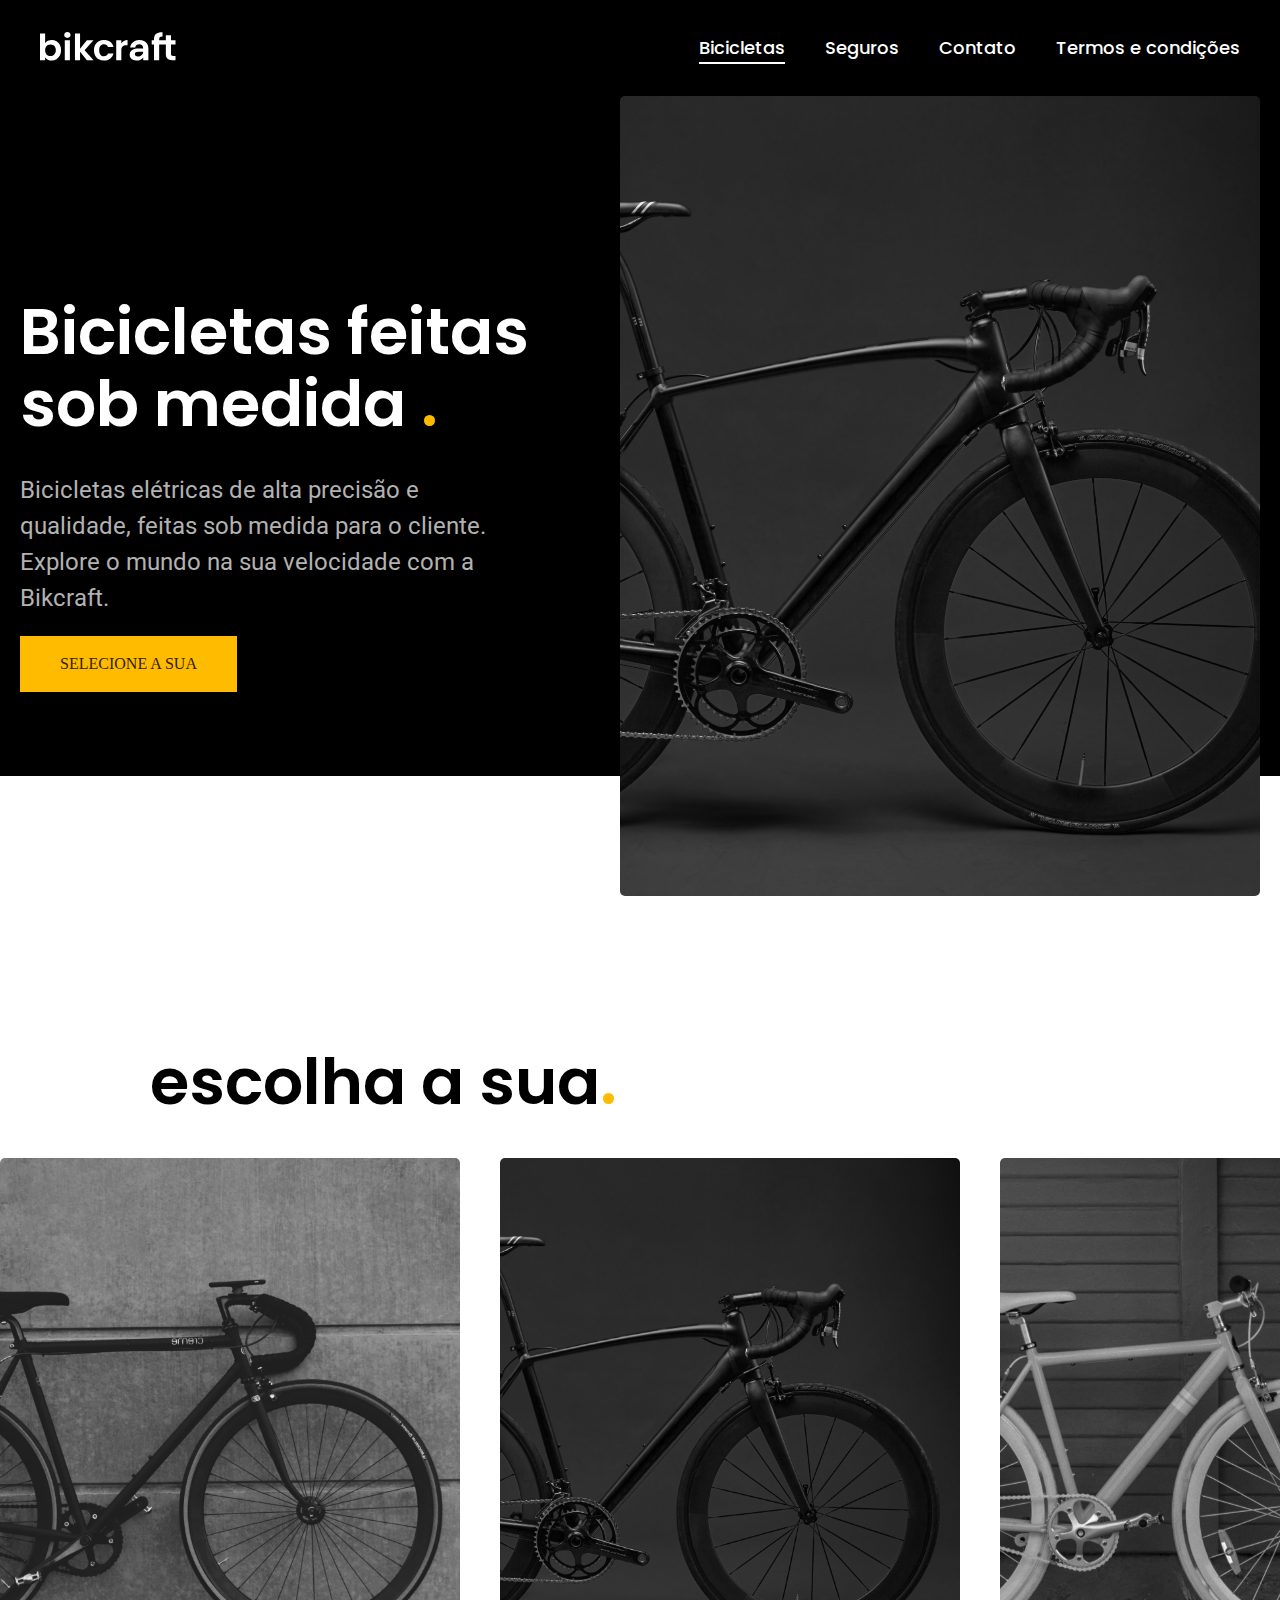
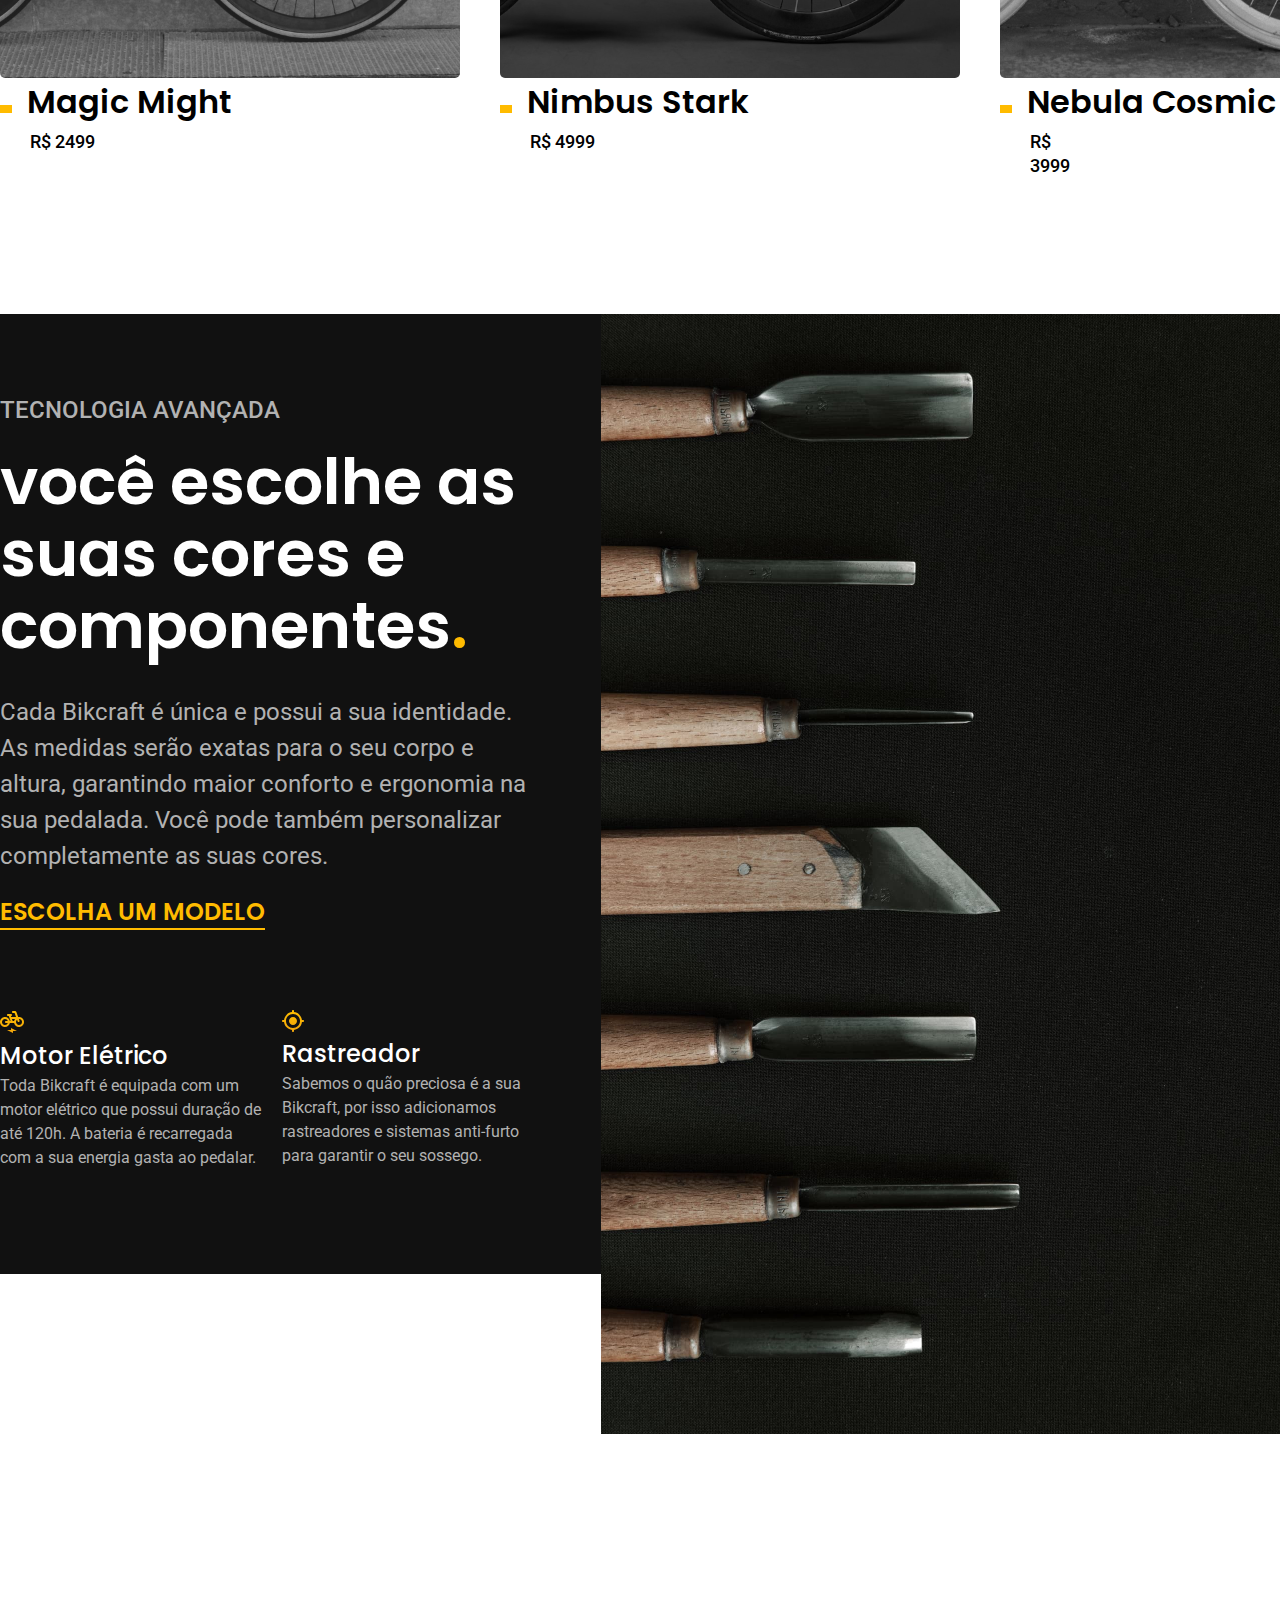
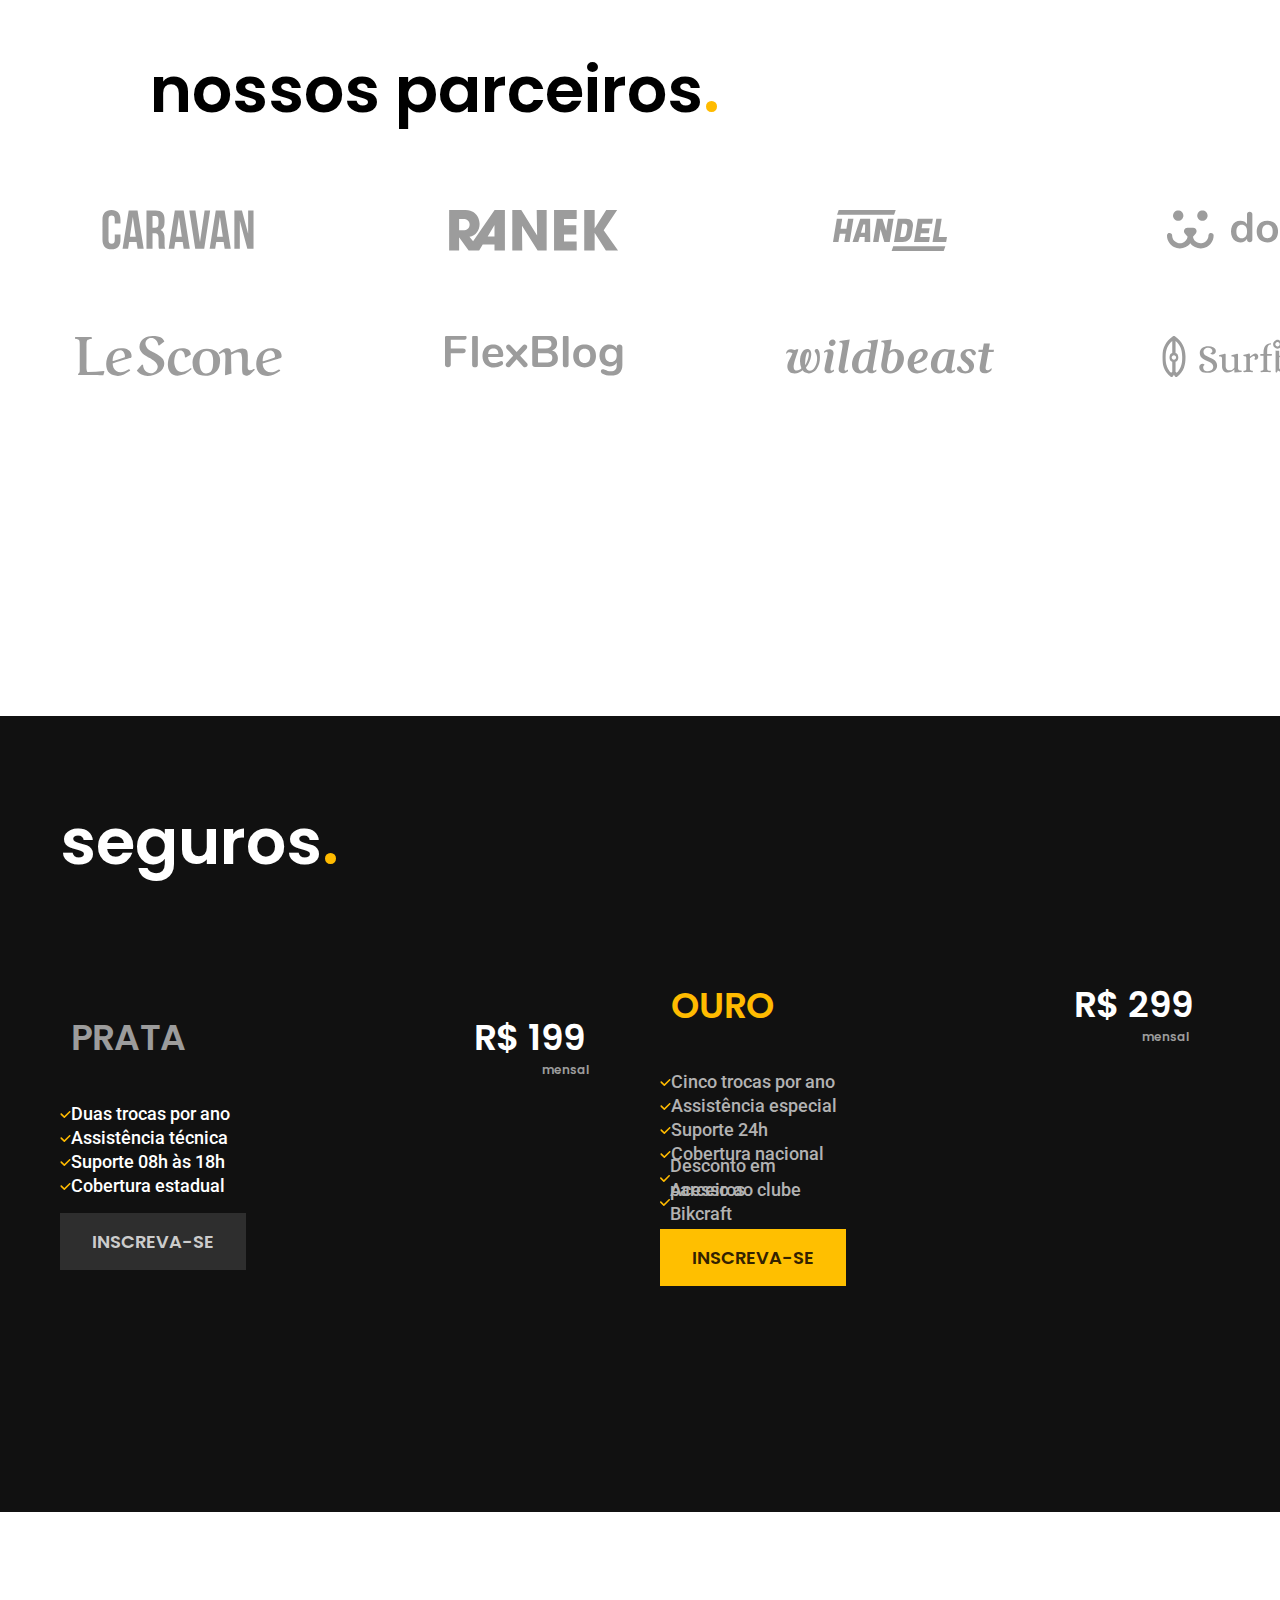
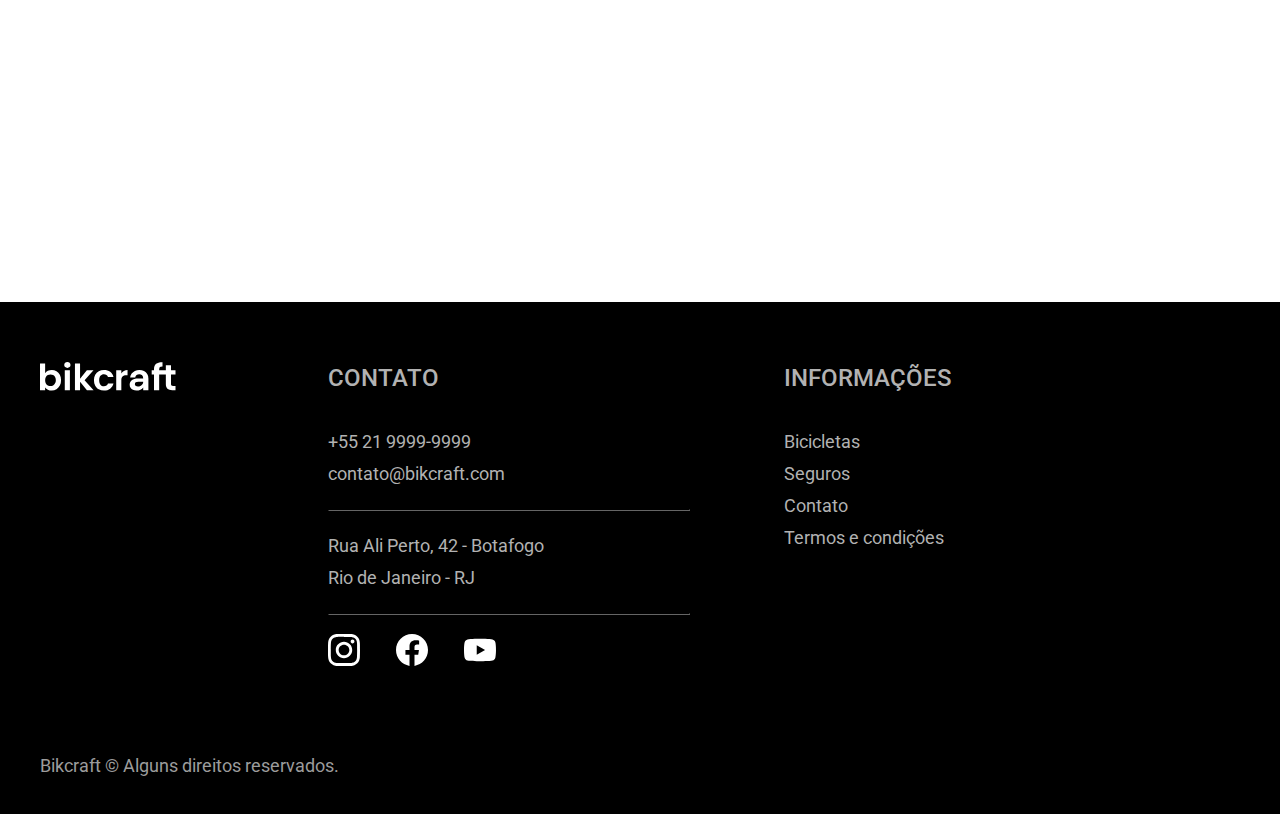
==== Backup/index.html @ 3ecceb74 "Add files via upload" ====
<!DOCTYPE html>
<html lang="pt-BR">
<head>
    <meta charset="UTF-8">
    <meta http-equiv="X-UA-Compatible" content="IE=edge">
    <meta name="viewport" content="width=device-width, initial-scale=1.0">
    <link rel="stylesheet" href="style.css">
    <title>Bikcraft - Home</title>
</head>
<body>
    
    
    <header><!--HEADER-->

        <div class="header-container">

            <a href="./index.html"><img src="./imagens/logo.svg" alt="Logo Bikcraft" width="136"></a>

            <nav>
                <ul>
                    <li class="menu-ativo"><a href="./bicletas.html">Bicicletas</a></li>
                    <li><a href="./seguros.html">Seguros</a></li>
                    <li><a href="./contato.html">Contato</a></li>
                    <li><a href="./termos.html">Termos e condições</a></li>
                </ul>
            </nav>

        </div>

    </header><!--HEADER-->

    <main><!--CONTEUDO-->

        <!--INTRO-->
        <section class="dark-section"> <!-- PADRAO (color)-->

            <div class="intro"> <!-- ESPECIFICO A CADA DARK SECTION (height)-->

                <div class="container"><!-- PADRAO (margin:auto/display:flex)-->
                    
                    <!-- IMG DECORATIVA -->

                    <div class="intro-content"> <!-- ESPECIFICO A CADA DARK SECTION (height & width)-->

                        <div class="content-container"><!-- PADRAO (margin:auto/display:flex/justify-content: space-between)-->
        
                            <div class="intro-content1">
                                <h1 class="font-1-xxl">
                                    Bicicletas feitas
                                    sob medida
                                </h1>
                                <p class="font-2-l">
                                    Bicicletas elétricas de alta precisão e qualidade,  feitas sob medida para o cliente. Explore o mundo na sua velocidade com a Bikcraft.
                                </p>
                                <a href="bicicletas.html">SELECIONE A SUA</a>
                            </div>
                            <img src="imagens/img-intro.svg" alt="Imagem intro.">
        
                        </div>

                    </div>
    
                </div>

            </div>

        </section>
        <!--INTRO-->

<!--TESTE************************************************-->
<br><br><br><br><br><br><br><br><br><br><br><br><br><br><br>
<!--TESTE************************************************-->
       
        <!-- OPCOES BIKES - ESTRUTURA PADRAO 1-->
        <section class="opcao-bikes">

            <!-- DIV TITULO -->
            <div class="title">
                <div class="title-text"><h1 id="opcao-bikes-title" class="font-1-xxl">escolha a sua</h1></div>
            </div>

            <!--DIV CENTER-->
            <div class="center">
                <a href="bicicleta-interna.html"><img src="imagens/bicicleta2.svg" alt="Bike 2"></a>
                <a href="bicicleta-interna.html"><img src="imagens/bicicleta1.svg" alt="Bike 1"></a>
                <a href="bicicleta-interna.html"><img src="imagens/bicicleta3.svg" alt="Bike 3"></a>
            </div>

            <!-- DIV INFO -->
            <div class="info">
                <div class="dado"><div><img src="imagens/Rectangle_35.svg"> <h1 class="font-1-xl">Magic Might</h1></div><p class="font-2-m">R$ 2499</p></div>
                <div class="dado"><div><img src="imagens/Rectangle_35.svg"> <h1 class="font-1-xl">Nimbus Stark</h1></div><p class="font-2-m">R$ 4999</p></div>
                <div class="dado"><div><img src="imagens/Rectangle_35.svg"> <h1 class="font-1-xl">Nebula Cosmic</h1></div><p class="font-2-m">R$ 3999</p></div>
            </div>

        </section>
        <!-- OPCOES BIKES -->

        <!--TECNOLOGIA AVANCADA-->
        <!---->
        <section id="tec-dark-section" class="dark-section2">

            <div class="tec">

                <!---->
                <div class="container">
                    
                    

                    <div class="tec-content">

                        <!---->
                        <div class="content-container">

                            <div class="grid">
                                <div class="content1">
                                    <h1 class="font-custom-1">Tecnologia Avançada</h1>
                                    <h2 class="font-1-xxl">você escolhe as suas cores e componentes</h2>
                                    <h3 class="font-2-l">Cada Bikcraft é única e possui a sua identidade. As medidas serão exatas para o seu corpo e altura, garantindo maior conforto e ergonomia na sua pedalada. Você pode também personalizar completamente as suas cores.</h3>
                                    <h4 class="font-custom-2"><a href="bicicletas.html">ESCOLHA UM MODELO</a></h4>
                                </div>

                                <div class="grid-inner">
                                    <div class="content2">
                                        <img src="imagens/eletrica.svg" alt="Imagem eletrica.">
                                        <h1 class="font-custom-3">Motor Elétrico</h1>
                                        <p class="font-2-s">Toda Bikcraft é equipada com um motor elétrico que possui duração de até 120h. A bateria é recarregada com a sua energia gasta ao pedalar.</p>
                                    </div>
                                    <div class="content3">
                                        <img src="imagens/rastreador.svg" alt="Imagem rastreador.">
                                        <h1 class="font-custom-3">Rastreador</h1>
                                        <p class="font-2-s">Sabemos o quão preciosa é a sua Bikcraft, por isso adicionamos rastreadores e sistemas anti-furto para garantir o seu sossego.</p>
                                    </div>
                                </div>
                            </div>
                            <img src="imagens/diferencial.svg" alt="Imagem diferencial.">
        
                        </div><!---->

                    </div>
    
                </div><!---->

            </div>

        </section><!---->
        <!--TECNOLOGIA AVANCADA-->

        <!-- PARCEIROS - ESTRUTURA PADRAO 1-->
        <section class="parceiros">

            <div class="parceiros-content">
                <!-- DIV TITULO -->
                <div class="title">
                    <div class="title-text"><h1 class="font-1-xxl">nossos parceiros</h1></div>
                </div>

                <!--DIV CENTER-->
                <div class="center">
                    <div id="set1" class="img-set">
                        <div class="img-set-img"><img src="imagens/caravan.svg" alt="parceiros"></div>
                        <div class="img-set-img"><img src="imagens/Ranek.svg" alt="parceiros"></div>
                        <div class="img-set-img"><img src="imagens/Handel.svg" alt="parceiros"></div>
                        <div class="img-set-img"><img src="imagens/dogs.svg" alt="parceiros"></div>
                    </div>
                    
                    <div id="set2" class="img-set">
                        <div class="img-set-img"><img src="imagens/lescone.svg" alt="parceiros"></div>
                        <div class="img-set-img"><img src="imagens/flexblog.svg" alt="parceiros"></div>
                        <div class="img-set-img"><img src="imagens/wildbeast.svg" alt="parceiros"></div>
                        <div class="img-set-img"><img src="imagens/surfbot.svg" alt="parceiros"></div>
                    </div>
                </div>    
            </div>

        </section>
        <!-- PARCEIROS -->

<!--TESTE************************************************-->
<br><br><br><br><br><br><br><br><br><br><br><br><br><br><br>
<!--TESTE************************************************-->
        <!--SEGUROS-->
        <!---->
        <section class="dark-section2"> 

            <div class="seg"> <!-- ESPECIFICO A CADA DARK SECTION (height)-->

                <!---->
                <div class="container">
                    
                    <!-- IMG DECORATIVA -->

                    <div class="seg-content"> <!-- ESPECIFICO A CADA DARK SECTION (height & width)-->

                        <!---->
                        <div class="content-container"><!-- PADRAO (margin:auto/display:flex/justify-content: space-between)-->

                            <div class="content1">
                                <div class="content1-container1">
                                    <h1 class="font-1-xxl">seguros</h1>
                                    <h2 class="font-custom-4">PRATA</h2>
                                    <div class="line"><img src="imagens/lista.svg" alt="Lista icon"><p class="font-2-m">Duas trocas por ano</p></div>
                                    <div class="line"><img src="imagens/lista.svg" alt="Lista icon"><p class="font-2-m">Assistência técnica</p></div>
                                    <div class="line"><img src="imagens/lista.svg" alt="Lista icon"><p class="font-2-m">Suporte 08h às 18h</p></div>
                                    <div class="line"><img src="imagens/lista.svg" alt="Lista icon"><p class="font-2-m">Cobertura estadual</p></div>
                                    <div class="btnSubscribe"><a class="font-1-m-b" href="orcamento.html">INSCREVA-SE</a></div>
                                </div>
                                <div class="content1-container2">
                                    <h1 class="font-custom-4">R$ 199</h1>
                                    <p class="font-1-xs">mensal</p>
                                </div>
                            </div>

                            <div class="content2">
                                <div class="content2-container1">
                                    <h2 class="font-custom-4">OURO</h2>
                                    <div class="line"><img src="imagens/lista.svg" alt="Lista icon"><p class="font-2-m">Cinco trocas por ano</p></div>
                                    <div class="line"><img src="imagens/lista.svg" alt="Lista icon"><p class="font-2-m">Assistência especial</p></div>
                                    <div class="line"><img src="imagens/lista.svg" alt="Lista icon"><p class="font-2-m">Suporte 24h</p></div>
                                    <div class="line"><img src="imagens/lista.svg" alt="Lista icon"><p class="font-2-m">Cobertura nacional</p></div>
                                    <div class="line"><img src="imagens/lista.svg" alt="Lista icon"><p class="font-2-m">Desconto em parceiros</p></div>
                                    <div class="line"><img src="imagens/lista.svg" alt="Lista icon"><p class="font-2-m">Acesso ao clube Bikcraft</p></div>
                                    <div class="btnSubscribe"><a class="font-1-m-b" href="orcamento.html">INSCREVA-SE</a></div>
                                </div>
                                <div class="content2-container2">
                                    <h1 class="font-custom-4">R$ 299</h1>
                                    <p class="font-1-xs">mensal</p>
                                </div>
                            </div>

                        </div>

                    </div>
    
                </div>

            </div>

        </section>

    </main><!--CONTEUDO-->
    
<!--TESTE************************************************-->
<br><br><br><br><br><br><br><br><br><br><br><br><br><br><br>
<!--TESTE************************************************-->

    <footer><!--FOOTER-->

        <div class="footer-container">
            
            <div class="footer-grid">

                <img src="./imagens/logo.svg" alt="Logo Bikcraft" width="136">

                <div class="footer-contato">

                    <h3>Contato</h3>
                    <ul>
                        <li>+55 21 9999-9999</li>
                        <li>contato@bikcraft.com</li>
                        <li><hr></li>
                        <li>Rua Ali Perto, 42 - Botafogo</li>
                        <li>Rio de Janeiro - RJ</li>
                        <li><hr></li>
                    </ul>

                    <img src="./imagens/instagram.svg" alt="Logo Instagram">
                    <img src="./imagens/facebook.svg" alt="Logo Facebook">
                    <img src="./imagens/youtube.svg" alt="Logo Youtube">

                </div>

                <div class="footer-info">

                    <h3>Informações</h3>
                    <nav>
                        <ul>
                            <li><a href="./bicletas.html">Bicicletas</a></li>
                            <li><a href="./seguros.html">Seguros</a></li>
                            <li><a href="./contato.html">Contato</a></li>
                            <li><a href="./termos.html">Termos e condições</a></li>
                        </ul>
                    </nav>

                </div>

            </div>
            <p>Bikcraft &copy; Alguns direitos reservados.</p>

        </div>

    </footer><!--FOOTER-->

</body>
</html>
---- Backup/style.css ----
/*ROBOTO - font-family: 'Roboto', sans-serif;*/ 
/*POPPINS - font-family: 'Poppins', sans-serif;*/ 
@import url('https://fonts.googleapis.com/css2?family=Poppins:wght@400;600&family=Roboto:wght@400;500&display=swap');

:root {
    --c12: #000;
    --c11: #111;
    --c10: #2E2E2E;
    --c9: #404040;
    --c8: #595959;
    --c7: #717171;
    --c6: #9C9C9C;
    --c5: #B2B2B2;
    --c4: #CCC;
    --c3: #DEDEDE;
    --c2: #EDEDED;
    --c1: #F7F7F7;
    --w: #FFF;
    --p5: #332200;
    --p4: #664400;
    --p3: #A66F00;
    --p2: #E4A30B;
    --p1: #FFBB00;
}

* {
    margin: 0;
    padding: 0;
    text-decoration: none;
    color: inherit;
}

/*CLASSE DE FONTES - (Nome Font - Font weight / Font Size / Line height)*/
.font-1-xxl{/*Poppins 600 64/72*/
    font-family: 'Poppins';
    font-style: normal;
    font-weight: 600;
    font-size: 64px;
    line-height: 72px;
}
.font-1-xl{/*Poppins 600 32/40*/
    font-family: 'Poppins';
    font-style: normal;
    font-weight: 600;
    font-size: 32px;
    line-height: 40px;
}
.font-1-l{/*Poppins 400 24/36*/
    font-family: 'Poppins';
    font-style: normal;
    font-weight: 500;
    font-size: 24px;
    line-height: 36px;
}
.font-2-l{/*Roboto 400 24/36*/
    font-family: 'Roboto';
    font-style: normal;
    font-weight: 400;
    font-size: 24px;
    line-height: 36px;
}
.font-2-l-b{/*ROBOTO 500 24/36 1.5% ALLCAPS*/
    font-family: 'Roboto';
    font-style: normal;
    font-weight: 500;
    font-size: 24px;
    line-height: 36px;
}
.font-1-m{/*Poppins 400 18/24*/
    font-family: 'Poppins';
    font-style: normal;
    font-weight: 500;
    font-size: 18px;
    line-height: 24px;
}
.font-1-m-b{/*Poppins 600 18/24*/
    font-family: 'Poppins';
    font-style: normal;
    font-weight: 600;
    font-size: 18px;
    line-height: 24px;
}
.font-2-m{/*Roboto 500 18/24*/
    font-family: 'Roboto';
    font-style: normal;
    font-weight: 500;
    font-size: 18px;
    line-height: 24px;
}
.font-1-s{/*Poppins 400 16/24*/
    font-family: 'Poppins';
    font-style: normal;
    font-weight: 500;
    font-size: 16px;
    line-height: 24px;
}
.font-2-s{/*Roboto 400 16/24*/
    font-family: 'Roboto';
    font-style: normal;
    font-weight: 400;
    font-size: 16px;
    line-height: 24px;
}
.font-2-xs{/*Roboto 400 14/20*/
    font-family: 'Roboto';
    font-style: normal;
    font-weight: 400;
    font-size: 14px;
    line-height: 20px;
}
.font-1-xs{/*Poppins 600 12/16*/
    font-family: 'Poppins';
    font-style: normal;
    font-weight: 600;
    font-size: 12px;
    line-height: 16px;
}
.font-custom-1{/*Roboto 500 24/32*/
    font-family: 'Roboto';
    font-style: normal;
    font-weight: 500;
    font-size: 24px;
    line-height: 32px;
}
.font-custom-2{/*ROBOTO 600 24/36*/
    font-family: 'Poppins';
    font-style: normal;
    font-weight: 600;
    font-size: 24px;
    line-height: 36px;
}
.font-custom-3{/*Poppins 500 24/36*/
    font-family: 'Poppins';
    font-style: normal;
    font-weight: 500;
    font-size: 24px;
    line-height: 36px;
}
.font-custom-4{/*Poppins 600 36/48*/
    font-family: 'Poppins';
    font-style: normal;
    font-weight: 600;
    font-size: 36px;
    line-height: 48px;
}

/*ESTILO HEADER*/
header {
    background-color: var(--c12);
}
/*DIV CONTAINER DO HEADER*/
.header-container{
    background-color: var(--c12);
    width: 1200px;
    height: 96px;
    margin:auto;/*CENTRALIZA DIV*/
    display: flex;/*DEIXOU 1 ELEMENTO AO LADO DO OUTRO*/
    justify-content: space-between;/*CRIA ESPACO ENTRE ELEMENTOS*/
}
/*LOGO*/
.header-container img{
    margin-top: 32px;
}
/*LISTA ITENS NAVEGACAO*/
.header-container nav ul{
    list-style: none;/*REMOVE BULLET-POINTS DOS ITENS*/
    line-height: 96px;/*SETOU ALTURA DOS ITENS DE ACORDO COM BORDER BOTTOM DA DIV*/
    color: var(--w);
    font-family: 'Poppins';
    font-style: normal;
    font-weight: 500;
    font-size: 18px;
    display: flex;
    gap: 40px;/*CRIA ESPACO ENTRE ELEMENTOS*/
}
/*UNDERLINE ITEM BICICLETAS*/
.menu-ativo {
    text-decoration: underline 2px;
    text-underline-offset: 8px;
}
/* ^ HEADER ^==================================================================================*/


/*CONTENT STYLE ===============================================================================*/
/* V PAGINA 1 - HOME V ------------------------------------------------------------------------*/

/*DARK SECTION*/
/*FUNDO ESCURO*/
.dark-section{
    background-color: var(--c12);
}
.dark-section2{
    background-color: var(--c11);
}
/*ENGLOBA TODO CONTEUDO DO SECTION*/
.container{
    margin: auto;
    display: flex;
}/*ENGLOBA TEXTO E IMAGEM PRINCIPAL DO SECTION*/
.content-container{
    margin: auto;
    display: flex;
    justify-content: space-between;
    height: auto;
    width: auto;
}/*IMAGEM DECORATIVA PONTILHADA DO DARK SECTION*/
.img-dark-section-dec-bottom-left{
    height: 52px;
    width: 52px;
    margin-top: 684px;
    margin: 588px 128px 40px 40px;/*top - r - bottom - l*/
}

/*ESTRUTURA PADRAO 1*/
.title{
    width: 1460px;
    height: 112px;
}
.title h1::after{
    content: '.';
    color: var(--p1);
}
.center{
    display: flex;
    justify-content: space-between;
}
.info{
    width: 1460px;
    height: 112px;
    display: flex;
    justify-content: space-between;
}
.dado{
    width: 460px;
    height: 72px;
    display: flex;
}
.dado h1{
    display: inline;
    margin-left: 11px;
}
.dado p{
    margin-right: 373px;
    margin-left: 30px;
    margin-top: 48px;
    position: absolute;/*DEIXOU ELEMENTO LIVRE PARA EU TRABALHAR SEU POSICIONAMENTO*/
}

/*SECTION - INTRO*/
.intro{/*COBRE SECTION*/
    height: 680px;
    margin: auto;
    display: flex;
}
.intro-content{
    width: 1240px;
    height: 800px;
}
.intro-content1{
    width: 513px;
    height: 360px;
    margin-top: 200px;
    margin-right: 87px;
}
.intro-content1 h1{
    color: var(--w);
    margin-bottom: 32px;
}
.intro-content1  h1::after {
    content: ".";
    color: var(--p1);
}
.intro-content1 p{
    margin-bottom: 20px;
    color: var(--c5);
}
.intro-content1 a{
    display: flex;
    align-items: center;/*FEZ ALINHAMENTO VERTICAL*/
    justify-content: center;/*FEZ ALINHAMENTO HORIZONTAL*/
    width: 217px;
    height: 56px;
    color: var(--p5);
    background-color: var(--p1);
}


/*SECTION - OPCOES BIKES*/
.opcao-bikes{
    width: 1460px;
    margin: auto;
    margin-bottom: 120px;
}
#opcao-bikes-title{
    margin-left: 150px;
}
/*SECTION - OPCOES BIKES*/


/*SECTION - TEC*/
#tec-dark-section{
    height: 960px;
}
.tec{
    height: 1120px;
    margin: auto;
    display: flex;
    align-items: center;
}
.tec-content{
    display: flex;
    height: 1120px;
    width: 1301px;

}/*width/height*/
.tec-content .content1 h1{
    text-transform: uppercase;
    width: 284px;
    height: 32px;
    margin-bottom: 20px;
}
.tec-content .content1 h1, h3, .content2 p, .content3 p{
    color: var(--c5);
}
.tec-content .content1 h2{
    color: var(--w);
    width: 538px;
    height: 216px;
    margin-bottom: 32px;
}
.tec-content  h2::after {
    content: ".";
    color: var(--p1);
}
.tec-content h3{
    width: 534px;
    height: 180px;
    margin-bottom: 20px;
}
.tec-content .content1 h4{
    color: var(--p1);
    text-decoration: underline 2px;
    text-underline-offset: 8px;
}
.tec-content .content2 h1, .content3 h1{
    color: #FFFFFF;
}
.grid{/* margin: top/r/bottom/l */
    width: 543px;
    height: 792px;
    margin: 80px 58px 88px 0px;
}
.grid-inner{
    display: flex;
    margin-top: 80px;
    justify-content: space-between;
}
.tec-content .content2, .content3{
    width: 261px;
    height: 172px;
}

/*SECTION - PARCEIROS*//*width/height*//* margin: top/r/bottom/l */
.parceiros{
    height: 392px;
    margin-top: 380px;
    display: flex;
    
}
.parceiros-content{
    margin: auto;
    width: 1400px;
    height: 392px;
}
.parceiros .title-text{
    margin-left: 150px;
}
.parceiros .center{
    width: 1400px;
    height: 260px;
}
.img-set-img{
    width: 350px;
    height: 126px;
    padding: 44px 74px 44px 74px;
    display: flex;
    margin: auto;
}
.img-set-img img{
    width: 208px;
    height: 41px;
}
.img-set{
    width: 1400px;
    height: 126px;
    display: flex;
}
#set2{
    position: absolute;
    margin-top: 126px;
}


/*SECTION - SEG*/
.seg{
    height: 796px;
    display: flex;
}
.seg-content{
    width: 1160px;
    height: 616px;
}
.seg .content1{
    width: 560px;
    height: 572px; 
    display: flex;
}
.seg .content1 .content1-container1{
    width: 279px;
    height: 540px; 
}
.seg .content1 .content1-container1 h1{
    color: var(--w);
    width: 279px;
    height: 72px;
}
.seg .content1 .content1-container1 h1::after {
    content: ".";
    color: var(--p1);
}
.seg .content1 .content1-container1 h2{
    margin-top: 136px;
    color: var(--c6);
    margin-left: 11px;
    width: 118px;
    height: 48px; 
    margin-bottom: 40px;
}
.seg .content1 .content1-container1 .line img{
    width: 11px;
    height: 7px;
}
.seg .content1 .content1-container1 .line{
    color: #FFFFFF;
    width: 182px;
    height: 24px;
    display: flex; 
    align-items: center;
    justify-content:start;
}
.btnSubscribe{
    margin-top: 32px;
    margin-right: 11px;
}
.seg .content1 .content1-container1 a{
    background-color: var(--c10);
    color: var(--c4);
    width: 185px;
    height: 56px; 
    padding: 16px 32px 16px 32px;
}
.seg .content1 .content1-container2{ 
    margin-top: 208px;
    margin-left: 135px;
    color: var(--w);
    width: 114px;
    height: 48px; 
}
.seg .content1 .content1-container2 h1{ 
    color: var(--w);
}
.seg .content1 .content1-container2 p{ 
    margin-left: 68px;
    color: var(--c6);
}
.seg .content2{
    width: 560px;
    height: 572px; 
    display: flex;
}
.seg .content2 .content2-container1{
    width: 279px;
    height: 540px; 
}
.seg .content2 .content2-container1 h2{
    margin-top: 176px;
    color: var(--p1);
    margin-left: 11px;
    width: 118px;
    height: 48px; 
    margin-bottom: 40px;
}
.seg .content2 .content2-container1 .line img{
    width: 11px;
    height: 7px;
}
.seg .content2 .content2-container1 .line{
    color: #FFFFFF;
    width: 182px;
    height: 24px;
    display: flex; 
    align-items: center;
    justify-content:start;
}
.seg .content2 .content2-container1 a{
    background-color: rgba(255, 191, 0, 1);
    color: var(--p5);
    width: 185px;
    height: 56px; 
    padding: 16px 32px 16px 32px;
}
.seg .content2 .content2-container2{ 
    margin-top: 175px;
    margin-left: 135px;
    color: var(--w);
    width: 121px;
    height: 48px; 
}
.seg .content2 .content2-container2 h1{ 
    color: var(--w);
}
.seg .content2 .content2-container2 p{ 
    margin-left: 68px;
    color: var(--c6);
}




























/* ^ PAGINA 1 - HOME ^ ------------------------------------------------------------------------*/

/* V PAGINA 3 - Bicicleta Interna V ---------------------------------------------------------*/
/*SECTION - OPCOES BIKES*/
.opcao-bikes-bicicleta-interna{
    width: 1160px;
    margin: auto;
    margin-top: 92px;
    margin-bottom: 120px;
}

#opcao-bikes-bicicleta-interna-info{
    width: 1160px;
}

.opcao-bikes-bicicleta-interna .dado{
    width: 560px;
}

/* V PAGINA 7 - Termos e condições V ---------------------------------------------------------*/
.main-titulo {
    background-color: var(--c11);
}
.main-titulo p {
    font-family: 'Roboto';
    font-style: normal;
    font-weight: 500;
    font-size: 24px;
    line-height: 32px;
    color: var(--c5);
    text-transform: uppercase;
    padding-top: 60px;
}
.main-titulo h1 {
    font-family: 'Poppins';
    font-style: normal;
    font-weight: 600;
    font-size: 64px;
    line-height: 72px;
    color: var(--w);
    text-transform: lowercase;
    padding-bottom: 60px;
}
.main-titulo h1::after {
    content: ".";
    color: var(--p1);
}
.main-container {
    width: 1200px;
    margin: auto;
}
.main-conteudo {
    width: 1200px;
    margin: auto;
    margin-top: 124px;
}
.main-conteudo-container {
    width: 760px;
}
.main-conteudo h2 {
    font-family: 'Poppins';
    font-style: normal;
    font-weight: 600;
    font-size: 24px;
    line-height: 32px;
    color: var(--c11);
    margin-top: 48px;
}
.main-conteudo p {
    font-family: 'Roboto';
    font-style: normal;
    font-weight: 400;
    font-size: 18px;
    line-height: 24px;
    color: var(--c10);
    margin-top: 20px;
}
/* ^ PAGINA 7 - Termos e condições ^ ---------------------------------------------------------*/

/*CONTENT STYLE===============================================================================*/

/* V FOOTER V ================================================================================*/
footer{
    background-color: var(--c12);
    margin-top: 120px;/*******SEPARACAO ENTRE MAIN E FOOTER*******/
}
/*DIV CONTAINER DO FOOTER*/
.footer-container{
    width: 1200px;
    margin: auto;
    padding-top: 60px;
}
/*DIV FILHA DA DIV CONTAINER DO FOOTER*/
.footer-grid{
    display: grid;
    grid-template-columns: 24% 38% 38%;/*AJUDA A DEFINIR POSICAO DE ALGUNS ELEMENTOS*/
}
/*CONTATO & INFOS*/
footer h3{
    font-family: 'Roboto';
    font-style: normal;
    font-weight: 500;
    font-size: 24px;
    line-height: 32px;
    text-transform: uppercase;
    margin-bottom: 32px;
}
/*FOOTER LISTAS*/
footer ul {
    list-style: none;
    font-family: 'Roboto';
    font-style: normal;
    font-weight: 400;
    font-size: 18px;
    line-height: 32px;
    color: var(--c5);
}
/*FOOTER DIREITOS*/
footer p {
    font-family: 'Roboto';
    font-style: normal;
    font-weight: 400;
    font-size: 18px;
    line-height: 32px;
    color: var(--c6);
    margin-top: 80px;
    padding-bottom: 32px;
}
/*FOOTER LINHAS*/
.footer-contato hr {
    width: 360px;
    border-color: var(--c11);
    margin-top: 19px;
    margin-bottom: 19px;
}
/*FOOTER LOGO*/
footer img {
    margin-right: 32px;
}
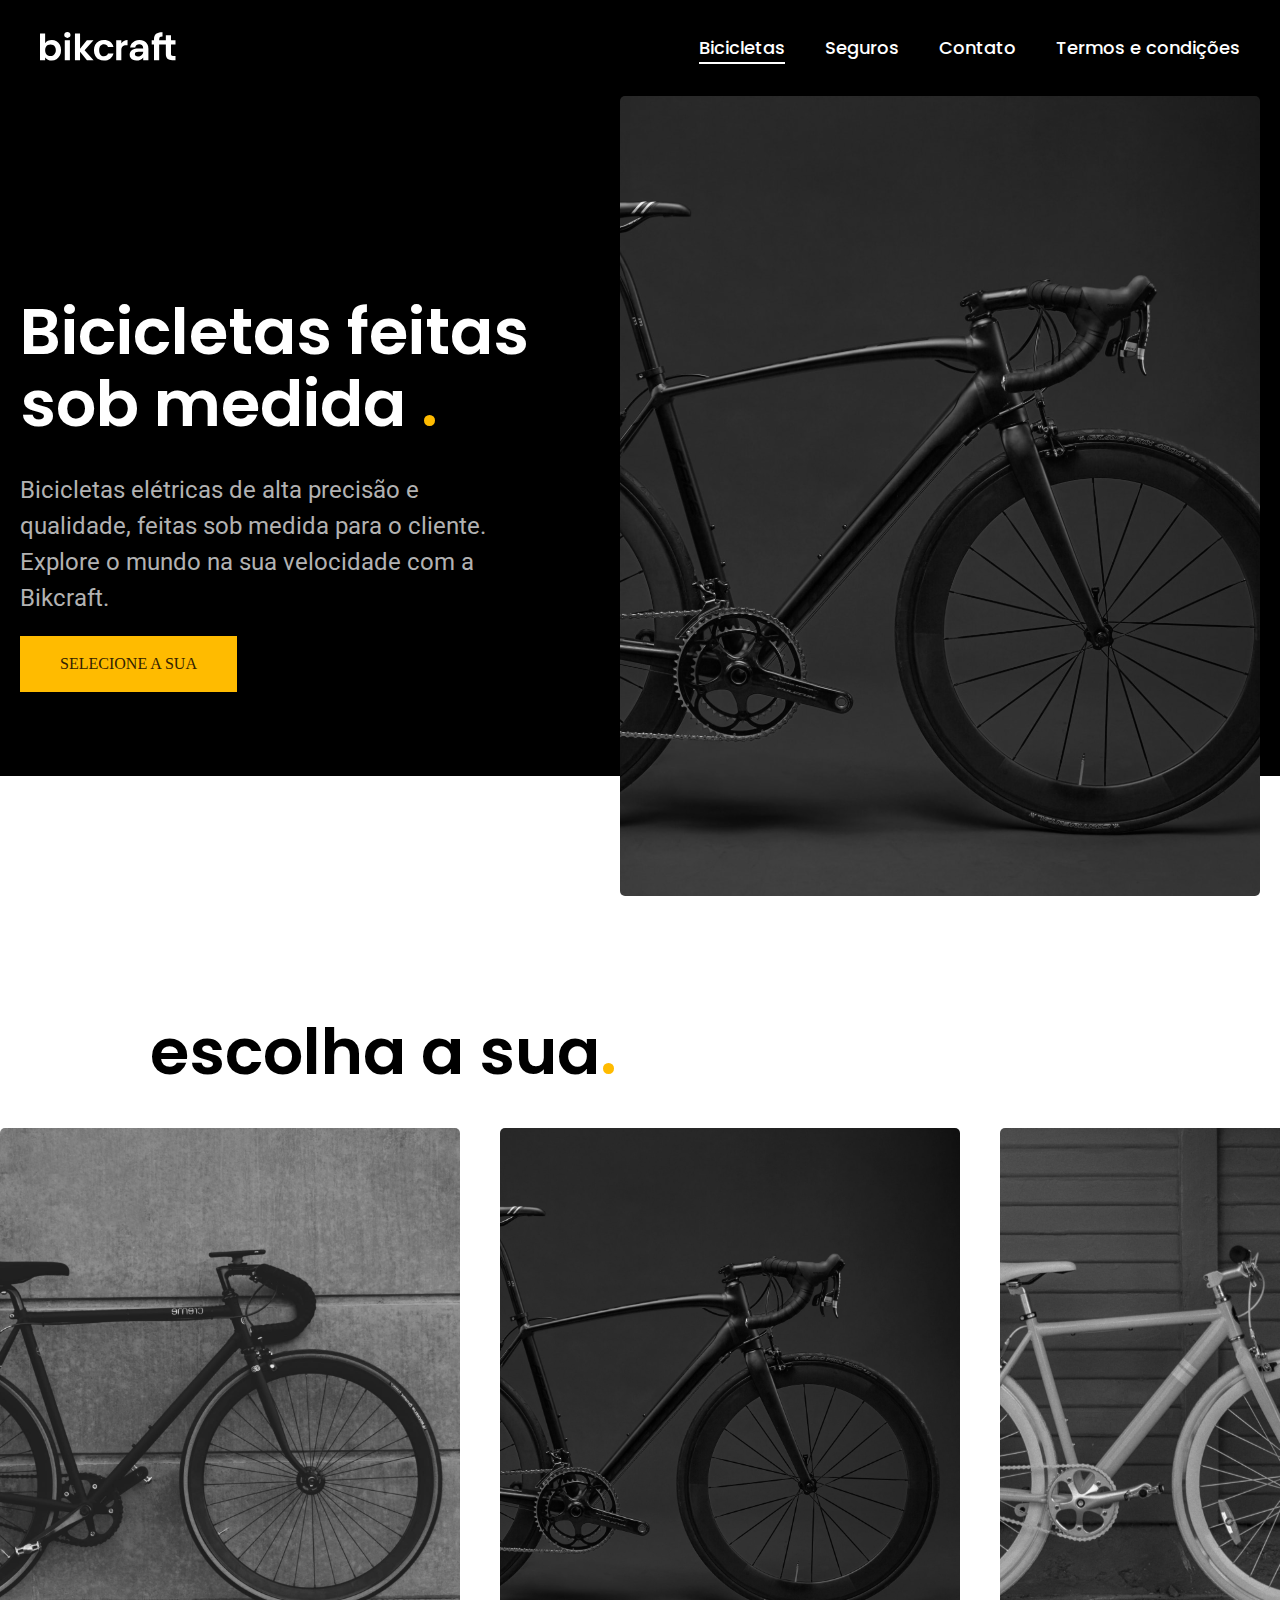
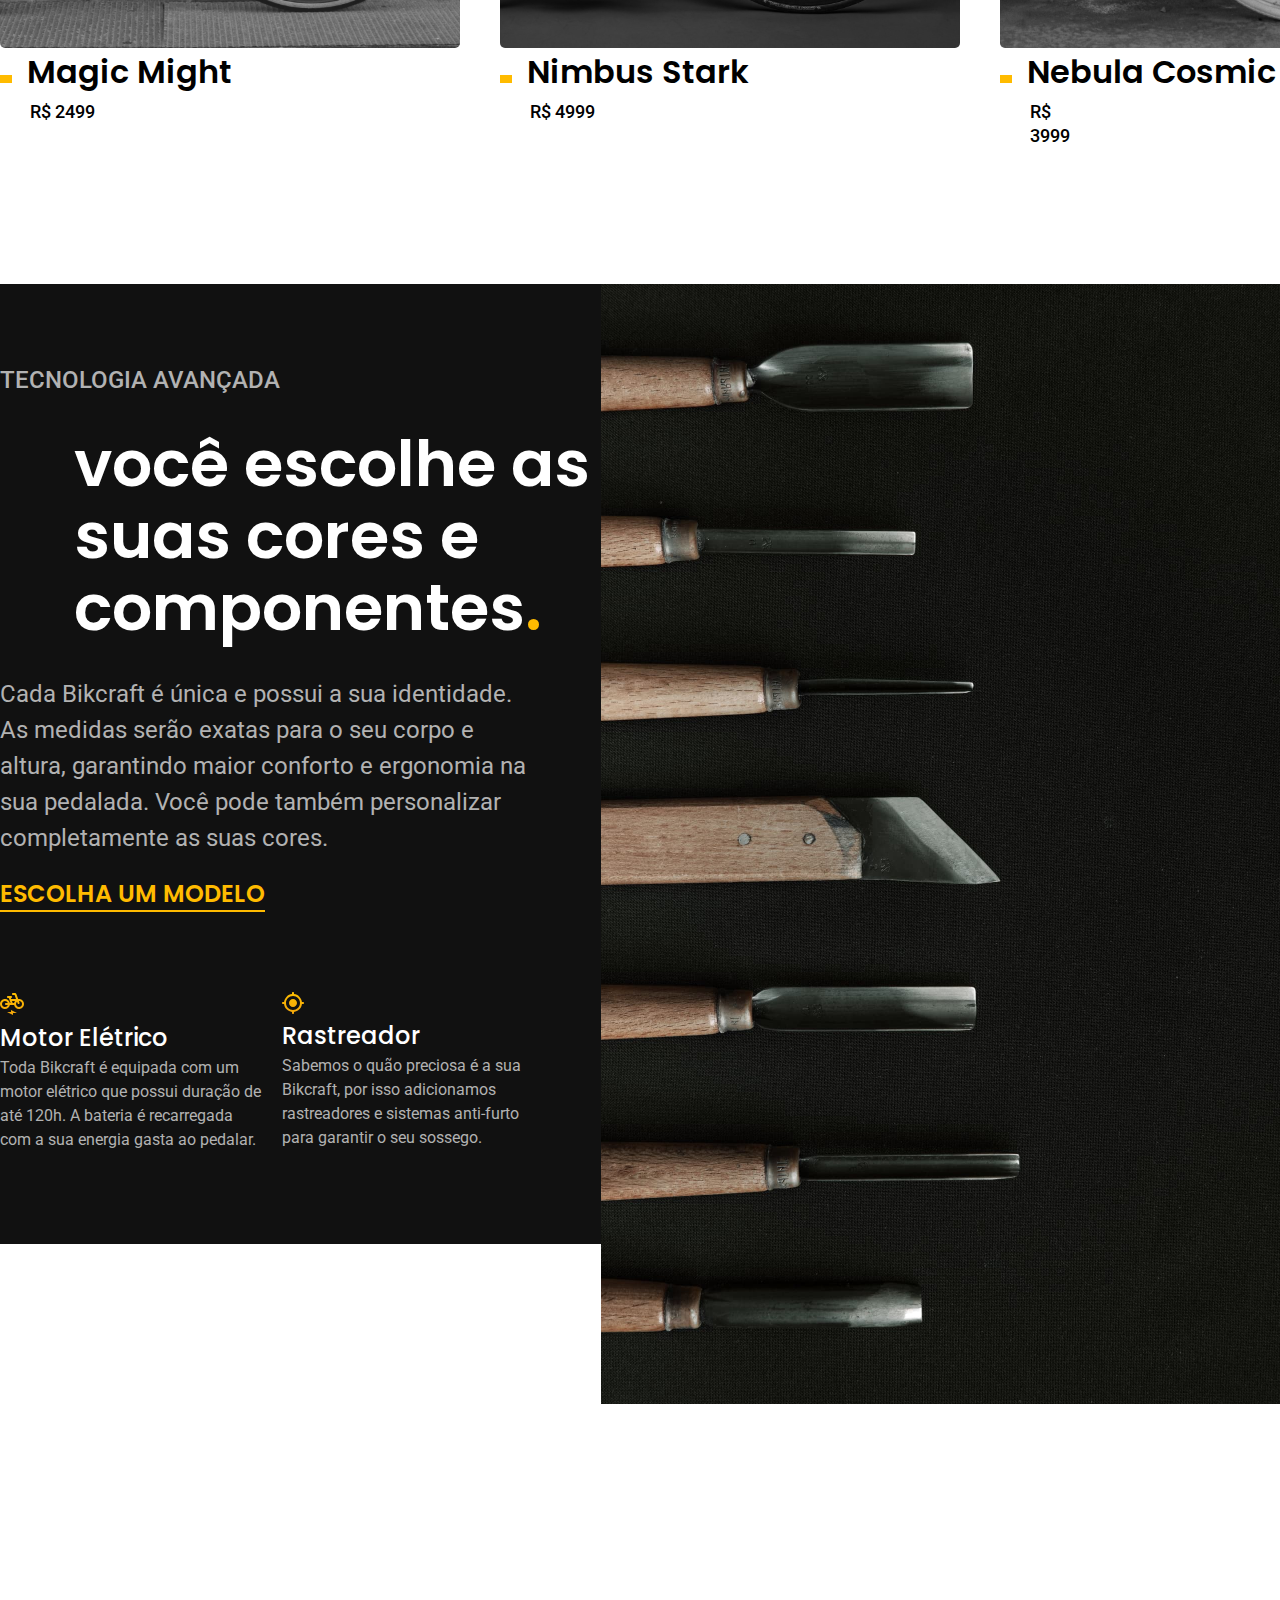
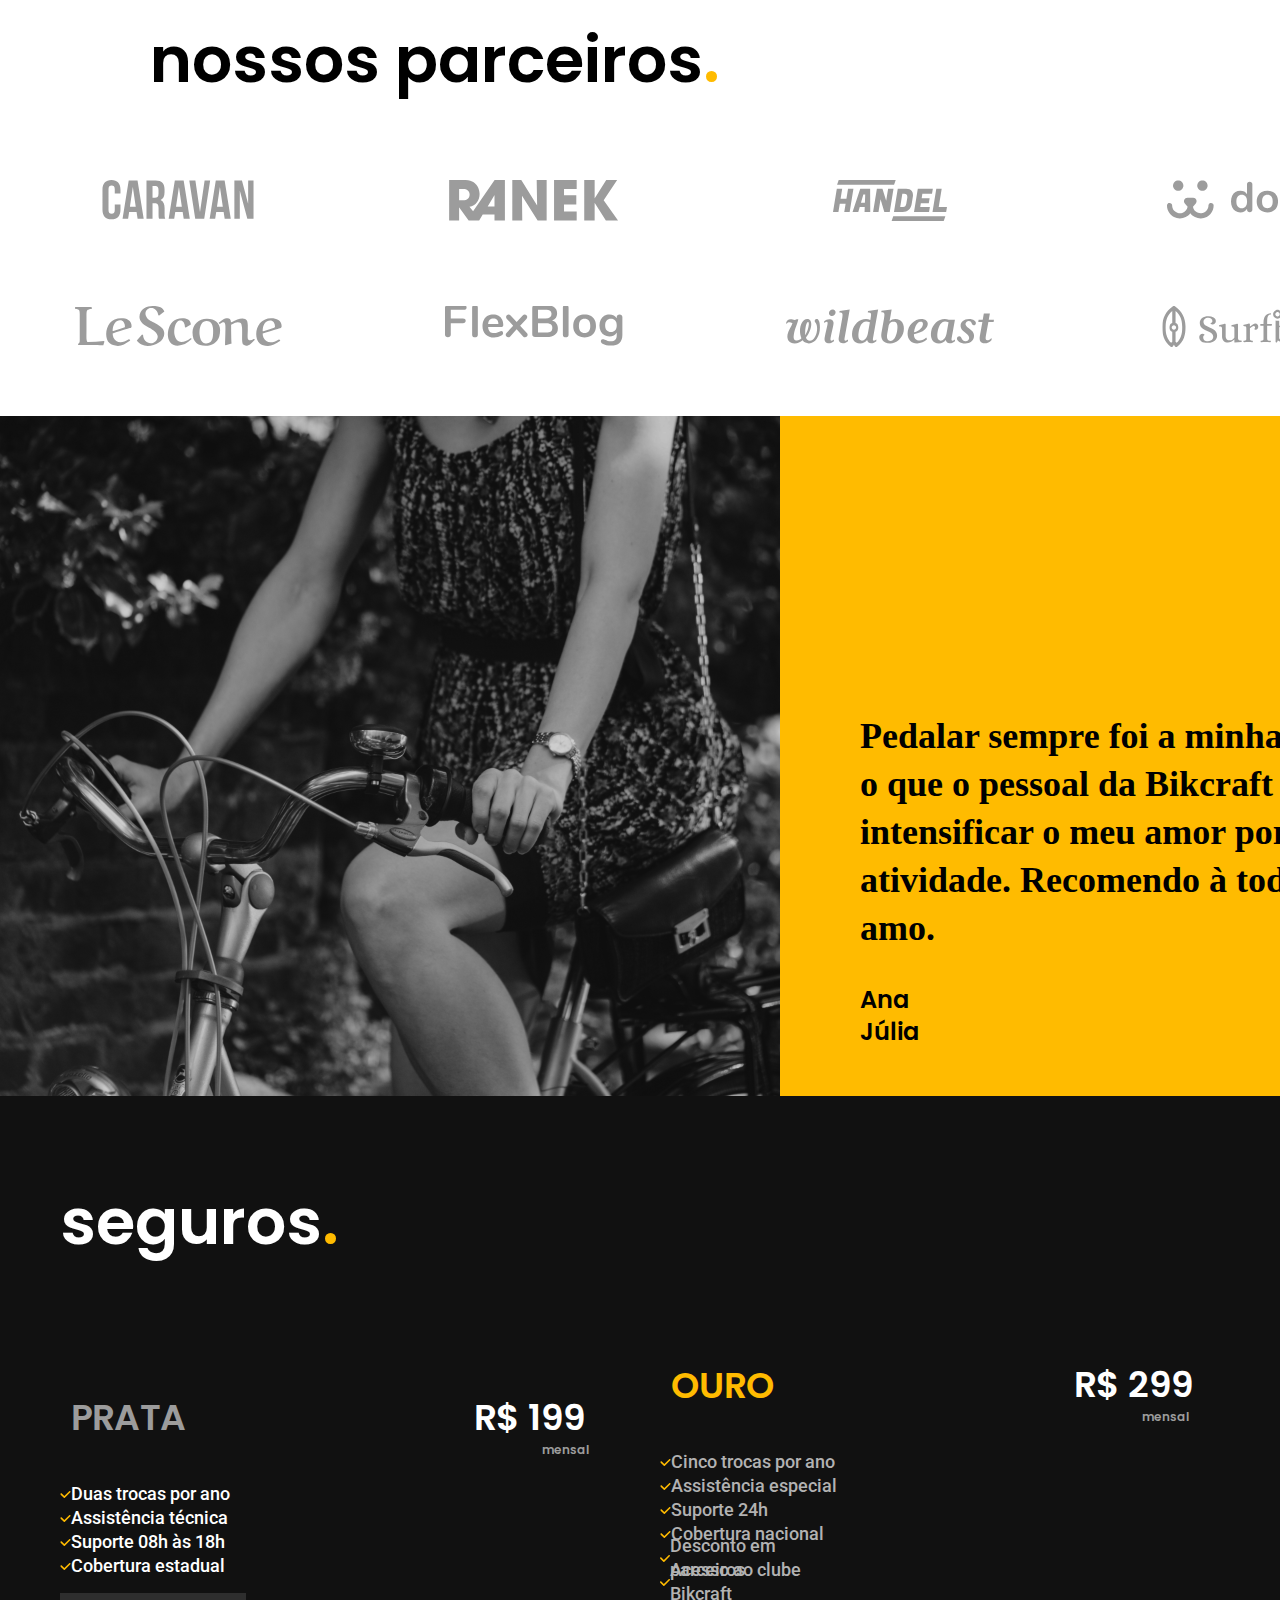
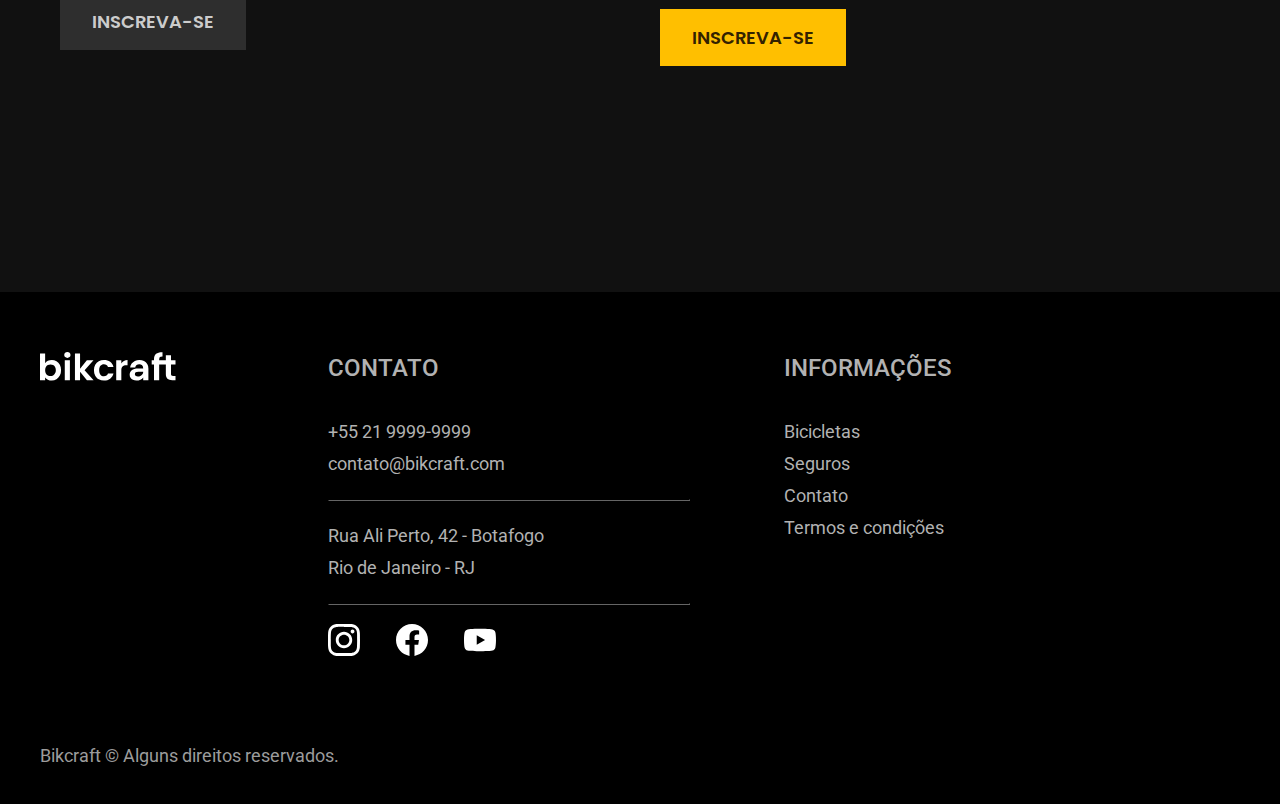
==== commit 5dd220af: "Add files via upload" ====
--- a/Backup/index.html
+++ b/Backup/index.html
@@ -29,7 +29,7 @@
 
     </header><!--HEADER-->
 
-    <main><!--CONTEUDO-->
+    <main class="home-main"><!--CONTEUDO-->
 
         <!--INTRO-->
         <section class="dark-section"> <!-- PADRAO (color)-->
@@ -66,11 +66,7 @@
 
         </section>
         <!--INTRO-->
-
-<!--TESTE************************************************-->
-<br><br><br><br><br><br><br><br><br><br><br><br><br><br><br>
-<!--TESTE************************************************-->
-       
+ 
         <!-- OPCOES BIKES - ESTRUTURA PADRAO 1-->
         <section class="opcao-bikes">
 
@@ -176,9 +172,20 @@
         </section>
         <!-- PARCEIROS -->
 
-<!--TESTE************************************************-->
-<br><br><br><br><br><br><br><br><br><br><br><br><br><br><br>
-<!--TESTE************************************************-->
+        <!--DEPOIMENTO-->
+        <section>
+
+            <div class="dep-section">
+                <div class="dep-content">
+                    <img src="imagens/depoimento.svg" alt="">
+                    <h1 class="font-custom-15">Pedalar sempre foi a minha paixão, o que o pessoal da Bikcraft fez foi intensificar o meu amor por esta atividade. Recomendo à todos que amo.</h1>
+                    <p class="font-custom-5">Ana Júlia</p>
+                </div>
+            </div>
+
+        </section>
+
+
         <!--SEGUROS-->
         <!---->
         <section class="dark-section2"> 
@@ -239,10 +246,6 @@
         </section>
 
     </main><!--CONTEUDO-->
-    
-<!--TESTE************************************************-->
-<br><br><br><br><br><br><br><br><br><br><br><br><br><br><br>
-<!--TESTE************************************************-->
 
     <footer><!--FOOTER-->
 
--- a/Backup/style.css
+++ b/Backup/style.css
@@ -66,7 +66,7 @@
     font-size: 24px;
     line-height: 36px;
 }
-.font-1-m{/*Poppins 400 18/24*/
+.font-1-m{/*Poppins 500 18/24*/
     font-family: 'Poppins';
     font-style: normal;
     font-weight: 500;
@@ -140,6 +140,83 @@
     font-family: 'Poppins';
     font-style: normal;
     font-weight: 600;
+    font-size: 36px;
+    line-height: 48px;
+}
+.font-custom-5{/*Poppins 600 24/32*/
+    font-family: 'Poppins';
+    font-style: normal;
+    font-weight: 600;
+    font-size: 24px;
+    line-height: 32px;
+}
+.font-custom-6{/*Roboto 400 18/24*/
+    font-family: 'Roboto';
+    font-style: normal;
+    font-weight: 400;
+    font-size: 18px;
+    line-height: 24px;
+}
+.font-custom-7{/*Poppins 600 14/20*/
+    font-family: 'Poppins';
+    font-style: normal;
+    font-weight: 600;
+    font-size: 14px;
+    line-height: 20px;
+}
+.font-custom-8{/*Roboto 500 16/32*/
+    font-family: 'Roboto';
+    font-style: normal;
+    font-weight: 500;
+    font-size: 16px;
+    line-height: 32px;
+}
+.font-custom-9{/*Poppins 600 12/24*/
+    font-family: 'Poppins';
+    font-style: normal;
+    font-weight: 600;
+    font-size: 12px;
+    line-height: 24px;
+}
+.font-custom-10{/*Poppins 500 16/16*/
+    font-family: 'Poppins';
+    font-style: normal;
+    font-weight: 500;
+    font-size: 16px;
+    line-height: 16px;
+}
+.font-custom-11{/*Poppins 500 12/16*/
+    font-family: 'Poppins';
+    font-style: normal;
+    font-weight: 500;
+    font-size: 12px;
+    line-height: 16px;
+}
+.font-custom-12{/*Poppins 500 16/24*/
+    font-family: 'Poppins';
+    font-style: normal;
+    font-weight: 500;
+    font-size: 16px;
+    line-height: 24px;
+}
+.font-custom-13{/*Poppins 600 16/24*/
+    font-family: 'Poppins';
+    font-style: normal;
+    font-weight: 600;
+    font-size: 16px;
+    line-height: 24px;
+}
+.font-custom-14{/*Poppins 600 36/40*/
+    font-family: 'Poppins';
+    font-style: normal;
+    font-weight: 600;
+    font-size: 36px;
+    line-height: 40px;
+}
+.font-custom-15{/*Merriweather 900 36/48*/
+    font-family: 'Merriweather';
+    font-style: normal;
+    font-weight: 900;
     font-size: 36px;
     line-height: 48px;
 }
@@ -184,6 +261,10 @@
 /*CONTENT STYLE ===============================================================================*/
 /* V PAGINA 1 - HOME V ------------------------------------------------------------------------*/
 
+/*MAIN HOME*/
+.home-main{
+    margin-bottom: -120px;
+}
 /*DARK SECTION*/
 /*FUNDO ESCURO*/
 .dark-section{
@@ -284,9 +365,9 @@
     background-color: var(--p1);
 }
 
-
 /*SECTION - OPCOES BIKES*/
 .opcao-bikes{
+    padding-top: 240px;
     width: 1460px;
     margin: auto;
     margin-bottom: 120px;
@@ -294,8 +375,6 @@
 #opcao-bikes-title{
     margin-left: 150px;
 }
-/*SECTION - OPCOES BIKES*/
-
 
 /*SECTION - TEC*/
 #tec-dark-section{
@@ -312,7 +391,7 @@
     height: 1120px;
     width: 1301px;
 
-}/*width/height*/
+}
 .tec-content .content1 h1{
     text-transform: uppercase;
     width: 284px;
@@ -345,7 +424,7 @@
 .tec-content .content2 h1, .content3 h1{
     color: #FFFFFF;
 }
-.grid{/* margin: top/r/bottom/l */
+.grid{
     width: 543px;
     height: 792px;
     margin: 80px 58px 88px 0px;
@@ -360,12 +439,11 @@
     height: 172px;
 }
 
-/*SECTION - PARCEIROS*//*width/height*//* margin: top/r/bottom/l */
+/*SECTION - PARCEIROS*/
 .parceiros{
     height: 392px;
     margin-top: 380px;
     display: flex;
-    
 }
 .parceiros-content{
     margin: auto;
@@ -400,6 +478,30 @@
     margin-top: 126px;
 }
 
+/*SECTION - DEPOIMENTOS*/
+.dep-section{/*Yellow*/
+    margin-top: 240px;
+    background-color: var(--p1);
+    display: flex;
+    margin: auto;
+}
+.dep-content{
+    display: flex;
+    margin: auto;
+    width: 1600px;
+}
+
+.dep-content h1{
+    width: 553px;
+    height: 240px;
+    margin: 296px 187px 144px 80px;
+}
+.dep-content p{
+    position: absolute;
+    margin: 568px 625px 80px 860px;
+    width: 115px;
+    height: 32px;
+}
 
 /*SECTION - SEG*/
 .seg{
@@ -524,34 +626,153 @@
     color: var(--c6);
 }
 
-
-
-
-
-
-
-
-
-
-
-
-
-
-
-
-
-
-
-
-
-
-
-
-
-
-
-
 /* ^ PAGINA 1 - HOME ^ ------------------------------------------------------------------------*/
+
+/* V PAGINA 2 - BICICLETA V ------------------------------------------------------------------------*/
+.bicicletas-main{
+    width: 1380px;
+    height: 1260px;
+    margin: auto;
+}
+
+/*DARK OFFER*/
+#bicicleta-offer{
+    background-color: white;
+    height: 460px;
+    display: flex;
+    justify-content: flex-end;
+}
+#bik-offer-section{
+    position: absolute;
+    background-color: var(--c11);
+    width: 1180px;
+    height: 460px;
+    align-items: center;
+    display: flex;
+    justify-content: flex-end;
+}
+#bik-offer-container{
+    width: 1160px;
+    height: 340px;
+    position: absolute;
+    margin-right: 240px;
+}
+
+#bik-offer-content {
+    width: 1380px;
+    height: 340px;
+}
+#bik-offer-content-container {
+    width: 1160px;
+    height: 340px;
+    display: flex;
+}
+
+#bik-offer{
+    width: 560px;
+    height: 340px;
+    position: absolute;
+    margin: 0px 0px 0px 600px;
+}
+#bik-offer h1{
+    height: 40px;
+    text-transform: none;
+}
+#bik-offer h1::after{
+    content: "";
+}
+#bik-offer p{
+    width: 500px;
+    height: 72px;
+    margin-top: -110px;
+    text-transform: none;
+}
+#bik-offer li{
+    color: var(--c5);
+}
+#bik-offer ul{
+    width: 190px;
+    height: 144px;
+    margin-top: 65px;
+}
+#bik-offer ul img{
+    width: 24px;
+    height: 24px;
+}
+#btnMais{
+    margin-left: 348px;
+    margin-top: -70px;
+}
+
+/*LIGHT OFFER*/
+#W-bicicleta-offer{
+    background-color: white;
+    height: 460px;
+    display: flex;
+    justify-content: flex-end;
+}
+#W-bik-offer-section{
+    position: absolute;
+    width: 1180px;
+    height: 460px;
+    align-items: center;
+    display: flex;
+    justify-content: flex-end;
+}
+#W-bik-offer-container{
+    width: 1160px;
+    height: 340px;
+    position: absolute;
+    margin-right: 240px;
+}
+
+#W-bik-offer-content {
+    width: 1380px;
+    height: 340px;
+}
+#W-bik-offer-content-container {
+    width: 1160px;
+    height: 340px;
+    display: flex;
+}
+
+#W-bik-offer{
+    width: 560px;
+    height: 340px;
+    position: absolute;
+    margin: 0px 0px 0px 600px;
+}
+#W-bik-offer h1{
+    color: var(--c11);
+    height: 40px;
+    text-transform: none;
+}
+#W-bik-offer h1::after{
+    content: "";
+}
+#W-bik-offer p{
+    width: 500px;
+    height: 72px;
+    color: var(--c8);
+    margin-top: -110px;
+    text-transform: none;
+}
+#W-bik-offer li{
+    color: var(--c8);
+}
+#W-bik-offer ul{
+    width: 190px;
+    height: 144px;
+    margin-top: 65px;
+}
+#W-bik-offer ul img{
+    width: 24px;
+    height: 24px;
+}
+#W-btnMais{
+    margin-left: 348px;
+    margin-top: -70px;
+}
 
 /* V PAGINA 3 - Bicicleta Interna V ---------------------------------------------------------*/
 /*SECTION - OPCOES BIKES*/
@@ -561,15 +782,425 @@
     margin-top: 92px;
     margin-bottom: 120px;
 }
-
 #opcao-bikes-bicicleta-interna-info{
     width: 1160px;
 }
-
 .opcao-bikes-bicicleta-interna .dado{
     width: 560px;
 }
 
+#seg-offer{
+    background-color: var(--c11);
+    height: 636px;
+    margin: auto;
+}
+#seg-offer-container{
+    margin-top: -60px; 
+    justify-content: center;
+}
+#seg-offer-content{
+    width: 509px;
+    height: 396px;
+    margin-left: 40px;
+    margin-top: 120px;
+}
+#seg-offer-content h1{
+    width: 509px;
+}
+#seg-offer-content h1::after{
+    content: "seguro.";
+    color:var(--p1)
+}
+.bar{
+    background-color: var(--c12);
+    height: 120px;
+    margin-bottom: -120px;
+}
+
+/* V PAGINA 4 - Seguros V ---------------------------------------------------------*/
+/*SECTION - SEGUROS*/
+#title-p{
+    color: var(--c5);
+    text-transform: uppercase;
+}
+#title-h1{
+    width: 416px;
+    height: 72px;
+}
+
+/*SECTION - VANTAGENS*/
+.vantagens{
+    height: 748px;
+    display: flex;
+    background-color: var(--c12);
+}
+.vantagens-content{
+    margin: auto;
+    width: 1160px;
+    height: 508px;
+}
+.vantagens .title-text{
+    color: var(--w);
+}
+.vantagens .center{
+    width: 1400px;
+    height: 260px;
+}
+.vantagens .img-set{
+    width: 1400px;
+    height: 126px;
+    display: flex;
+}
+.vantagens #set2{
+    position: absolute;
+    margin-top: 170px;
+}
+
+.vantagens .img-set div{
+    width: 360px;
+    height: 152px;
+}
+.vantagens .img-set h1{
+    color: var(--w);
+    margin-top: 8px;
+}
+.vantagens .img-set p{
+    color: var(--c6);
+    margin-top: 8px;
+}
+
+/*SECTION - PERGUNTAS*/
+.perguntas-content{
+    margin: auto;
+    width: 1160px;
+    height: 672px;
+    margin-top: 120px;
+    margin-bottom: 120px;
+}
+.perguntas .title-text{
+    color: var(--c11);
+}
+.perguntas.center{
+    width: 1160px;
+    height: 512px;
+}
+.perguntas .ask1{
+    display: flex;
+    width: 1160px;
+    height: 128px;
+}
+.perguntas .ask1 p{
+    width: 832px;
+    height: 48px;
+}
+.perguntas .ask{
+    display: flex;
+    width: 1160px;
+    height: 64px;
+}
+.perguntas-center img{
+    width: 12px;
+    height: 8px;
+    margin-right: 8px;
+    margin-top: 8px;
+}
+
+/* V PAGINA 5 - Contato V ---------------------------------------------------------*/
+/*FORM*/
+#msg{
+    height: 160px;
+}
+#btnFormContato{
+    display: flex;
+    align-items: center;
+    justify-content: center;
+    width: 277px;
+    height: 56px;
+    color: var(--p5);
+    background-color: var(--p1);
+    border-radius: 5px;
+    margin-left: 65px;
+    margin-top: 124px;
+}
+#endereco-title{
+    margin: 60px 310px 60px 60px;
+}
+#endereco{
+    background-color: var(--c12);
+    color: var(--c4);
+    margin-left: 20px;
+}
+#endereco li{
+    width: 209px;
+    height: 72px;
+    display: flex;
+}
+
+#redesSociais{
+    background-color: inherit;
+    justify-content: space-between;
+    width: 160px;
+    height: 32px;
+    margin-top: 120px;
+}
+#cidades-info{
+    width: 1160px;
+    height: 252px;
+    padding-top: 32px;
+}
+.rj, .sp{
+    width: 560px;
+    height: 252px;
+    align-items: center;
+}
+.info-header,  .info-content, .info-footer{
+    display: flex;
+}
+.info-header img{
+    width: 12px;
+    height: 8px;
+    margin-left: 36px;
+    margin-right: 12px;
+    margin-top: 15px;
+}
+.info-content h1, h2{
+    width: 135px;
+    height: 64px;
+    margin-top: 32px;
+    margin-bottom: 32px;
+    margin-left: 74px;
+}
+.info-footer img{
+    width: 20px;
+    height: 20px;
+    margin-left: 36px;
+    margin-right: 12px;
+}
+.info-footer p{
+    width: 150px;
+}
+
+/* V PAGINA 6 - Orcamento V ---------------------------------------------------------*/
+.formulario-section{
+    height: 336px;
+    background-color: var(--c11);
+    margin-bottom: 732px;
+}
+.conteudo{
+    width: 1160px;
+    height: 928px;
+    display: flex;
+    margin-bottom: 120px;
+}
+.dark-side{
+    background-color: var(--c12);
+    width: 460px;
+    height: 928px;
+}
+
+.op-title, .segs-type, .bike-model1, 
+.bike-model2, .op-bike3{display: flex;}
+
+.op-seg{
+    width: 352px;
+    height: 92px;
+    margin: 60px 59px 40px 49px;
+}
+.op-title h1{
+    color: var(--c5);
+    width: 140px;
+    height: 24px;
+    margin-left: 8px;
+}
+.op-title img{
+    width: 4px;
+    height: 8px;
+    margin-top: 8px;
+}
+.check-bx1, .check-bx2{
+    width: 160px;
+    height: 48px;
+    border-radius: 5px;
+    display: flex;
+    padding-left: 18px;
+    margin-left: 8px;
+    align-items: center;
+    margin-top: 20px;
+}
+.check-bx1{background-color: var(--w);}
+.check-bx2{
+    background-color: var(--c10);
+    margin-left: 20px;
+}
+.check-bx1 p{
+    margin-left: 8px;
+    color: var(--c11);
+}
+.op-bike1 img{
+    margin-left: 48px;
+}
+.check-bx2,.bike-model1, .op-bike3 p{
+    margin-left: 8px;
+    color: var(--c4);
+}
+.bike-model1, .op-bike3{
+    background-color: var(--c10);
+    width: 320px;
+    height: 48px;
+    border-radius: 5px;
+    display: flex;
+    padding-left: 18px;
+    align-items: center;
+    margin: 24px 60px 20px 60px;
+}
+.bike-model1 p{
+    margin-left: 8px;
+}
+.bike-model2{
+    width: 306px;
+    height: 16px;
+    padding-top: 16px;
+    margin-left: 19px;
+}
+.bike-model2 h1{
+    color: var(--c11);
+    margin-left: 8px;
+}
+.bike-model2 p{
+    margin-left: 121px;
+}
+.op-bike2{
+    background-color: var(--w);
+    width: 340px;
+    height: 156px;
+    margin: 20px 61px 0px 59px;
+    border-radius: 5px;
+}
+.bike2-dados{
+    display: flex;
+    justify-content: space-between;
+    width: 286px;
+    height: 88px;
+    margin: 16px 15px 20px 39px;
+}
+.bike2-dados-list{
+    width: 130px;
+    height: 88px;
+}
+.bike2-list img{
+    width: 16px;
+    height: 16px;
+    margin-right: 8px;
+}
+/*FORM PT1*/
+/*ORCAMENTO E CONTATO*/
+form{
+    width: 700px;
+    background-color: var(--w);
+}
+form input{
+    border-radius: 5px;
+    background-color: var(--c1);
+}
+.section-ocr{
+    width: 1160px;
+    height: 336px;
+    display: flex;
+    margin: auto;
+}
+.pt1{
+    width: 592px;
+    height: 326px;
+    margin: 68px 60px 60px 48px;
+}
+.pt1-title img{
+    width: 4px;
+    height: 8px;
+    margin-top: 8px;
+}
+.pt1-title{
+    display: flex;
+    color: var(--c9);
+}
+.pt1-title h1{
+    margin-left: 10px;
+}
+.inner-div{
+    width: 580px;
+    height: 76px;
+    margin-top: 20px;
+    margin-bottom: 20px;
+    margin-left: 16px;
+    display: flex;
+    justify-content: space-between;
+}
+.data1, .data2{
+    width: 280px;
+}
+.inner-div input{
+    width: 280px;
+    height: 48px;
+}
+
+.pt1 p{
+    width: 580px;
+    margin-left: 16px;
+    margin-bottom: 0px;
+}
+.cpf, .email{
+    margin-top: 0px;
+    width: 580px;
+    height: 48px;
+    margin-left: 16px;
+}
+/*BTN FORM*/
+#btnForm{
+    display: flex;
+    align-items: center;
+    justify-content: center;
+    width: 277px;
+    height: 56px;
+    color: var(--p5);
+    background-color: var(--p1);
+    border-radius: 5px;
+    margin-left: 65px;
+}
+
+/*FORM PT2*/
+.pt2{
+    width: 592px;
+    height: 326px;
+    margin: 68px 60px 60px 48px;
+}
+.inner-div2{
+    width: 580px;
+    height: 76px;
+    margin-top: 20px;
+    margin-bottom: 20px;
+    margin-left: 16px;
+    display: flex;
+    justify-content: space-between;
+}
+.inner-div2 .deliv{
+    width: 280px;
+    height: 48px;
+}
+.inner-div2 p{
+    margin-top: 20px;
+}
+.checkTermos{
+    width: 315px;
+    margin-top: 20px;
+    display: flex;
+    align-items: center;
+}
+.checkTermos input{
+    width: 32px;
+    height: 32px;
+}
+.checkTermos a{
+    margin-left: 12px;
+}
 /* V PAGINA 7 - Termos e condições V ---------------------------------------------------------*/
 .main-titulo {
     background-color: var(--c11);
